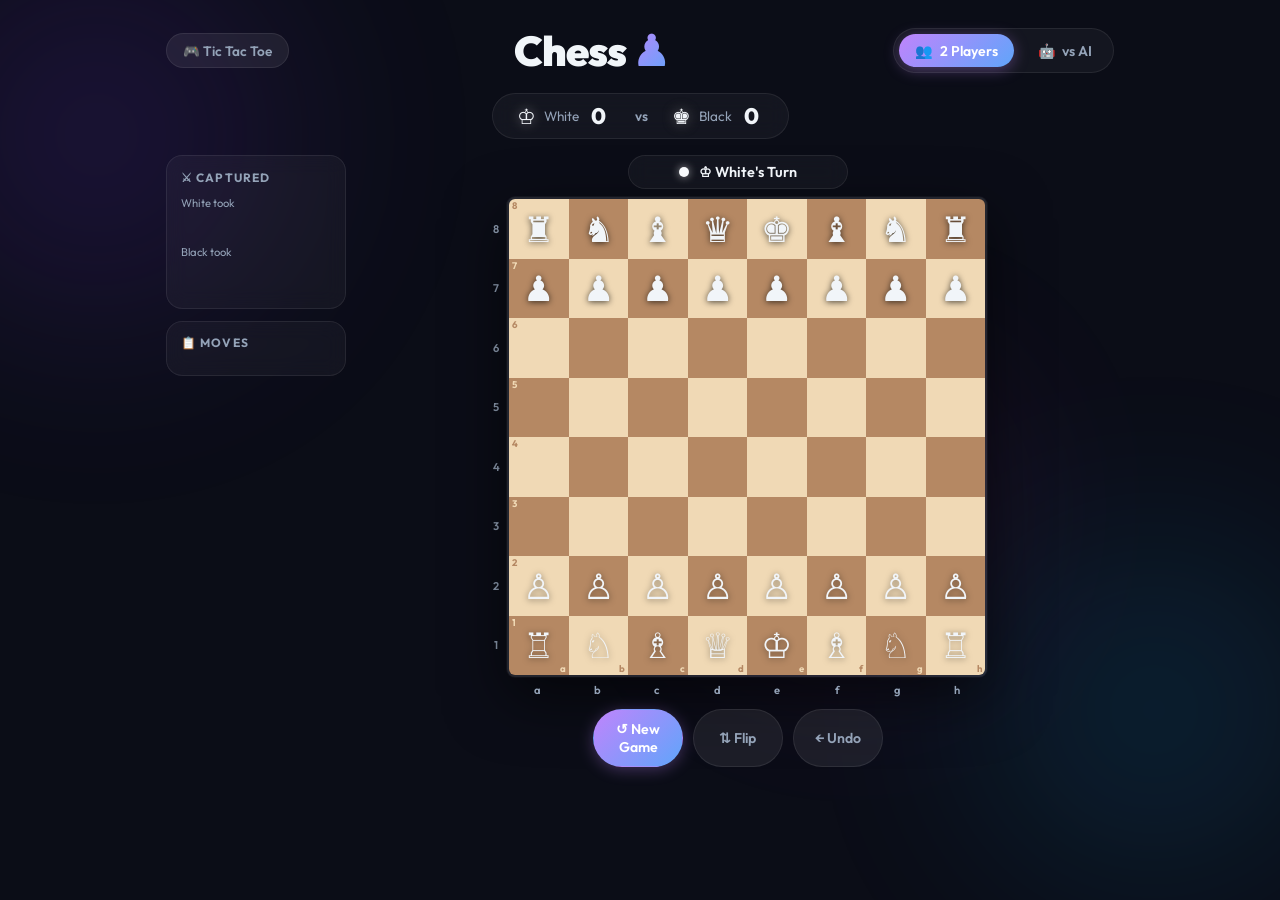
==== chess.html @ 09482223 "Add files via upload" ====
<!DOCTYPE html>
<html lang="en">
<head>
  <meta charset="UTF-8"/>
  <meta name="viewport" content="width=device-width, initial-scale=1.0"/>
  <meta name="description" content="A beautiful, fully-featured Chess game with AI opponent and full rules support."/>
  <title>Chess ♟</title>
  <link rel="preconnect" href="https://fonts.googleapis.com">
  <link href="https://fonts.googleapis.com/css2?family=Outfit:wght@300;400;600;700;900&display=swap" rel="stylesheet">
  <link rel="stylesheet" href="chess.css"/>
</head>
<body>

  <div class="bg-orbs">
    <div class="orb orb-1"></div>
    <div class="orb orb-2"></div>
    <div class="orb orb-3"></div>
  </div>

  <div class="page-wrapper">

    <!-- Header -->
    <header class="header">
      <a class="nav-link" href="index.html">🎮 Tic Tac Toe</a>
           <h1 class="title">Chess <span class="accent">♟</span></h1>
      <div class="mode-selector">
        <button class="mode-btn active" id="btn2P" onclick="setMode('2player')">
          <span>👥</span> 2 Players
        </button>
        <button class="mode-btn" id="btnAI" onclick="setMode('ai')">
          <span>🤖</span> vs AI
        </button>
      </div>
    </header>

    <!-- Scores -->
    <div class="scores-bar">
      <div class="score-chip">
        <span class="score-icon white-king">♔</span>
        <span class="score-name">White</span>
        <strong class="score-val" id="whiteScore">0</strong>
      </div>
      <span class="score-vs">vs</span>
      <div class="score-chip">
        <span class="score-icon black-king">♚</span>
        <span class="score-name">Black</span>
        <strong class="score-val" id="blackScore">0</strong>
      </div>
    </div>

    <!-- Main Game Area -->
    <div class="game-area">

      <!-- Left Panel -->
      <div class="side-panel left-panel">
        <div class="panel-block">
          <div class="panel-title">⚔ Captured</div>
          <div class="captured-group">
            <div class="cap-label">White took</div>
            <div class="cap-pieces" id="capByWhite"></div>
          </div>
          <div class="captured-group">
            <div class="cap-label">Black took</div>
            <div class="cap-pieces" id="capByBlack"></div>
          </div>
        </div>
        <div class="panel-block grow">
          <div class="panel-title">📋 Moves</div>
          <div class="move-list" id="moveList"></div>
        </div>
      </div>

      <!-- Board Area -->
      <div class="board-area">
        <!-- Status Bar -->
        <div class="status-bar" id="statusBar">
          <div class="status-dot" id="statusDot"></div>
          <span id="statusText">White's Turn</span>
        </div>

        <!-- Board + Labels -->
        <div class="board-container">
          <div class="rank-labels" id="rankLabels">
            <span>8</span><span>7</span><span>6</span><span>5</span>
            <span>4</span><span>3</span><span>2</span><span>1</span>
          </div>
          <div class="chess-board" id="chessBoard"></div>
        </div>
        <div class="file-labels" id="fileLabels">
          <span>a</span><span>b</span><span>c</span><span>d</span>
          <span>e</span><span>f</span><span>g</span><span>h</span>
        </div>

        <!-- Controls -->
        <div class="controls">
          <button class="ctrl-btn btn-new" onclick="initGame()">↺ New Game</button>
          <button class="ctrl-btn btn-flip" onclick="flipBoard()">⇅ Flip</button>
          <button class="ctrl-btn btn-undo" onclick="undoMove()" id="undoBtn">← Undo</button>
        </div>
      </div>

    </div>
  </div>

  <!-- Promotion Modal -->
  <div class="modal-bg" id="promotionModal">
    <div class="modal-card">
      <div class="modal-title">Promote Pawn</div>
      <div class="promo-choices" id="promoChoices"></div>
    </div>
  </div>

  <!-- Game Over Overlay -->
  <div class="overlay" id="overlay">
    <div class="result-card">
      <div class="result-emoji" id="resultEmoji">♟</div>
      <div class="result-title" id="resultTitle">Checkmate!</div>
      <div class="result-sub"   id="resultSub">White Wins!</div>
      <button class="btn-play-again" onclick="initGame()">Play Again</button>
    </div>
  </div>

  <script src="chess.js"></script>
</body>
</html>
---- chess.css ----
/* === Reset & Base === */
*, *::before, *::after { box-sizing: border-box; margin: 0; padding: 0; }

:root {
  --bg: #0b0d17;
  --surface: rgba(255,255,255,0.04);
  --surface2: rgba(255,255,255,0.07);
  --border: rgba(255,255,255,0.08);
  --text: #f1f5f9;
  --muted: #94a3b8;
  --accent: #c084fc;
  --accent2: #60a5fa;
  --sq-light: #f0d9b5;
  --sq-dark: #b58863;
  --sq-light-h: #cdd16f;
  --sq-dark-h: #aaa23a;
  --sq-selected: #f6f669;
  --sq-move: rgba(0,0,0,0.18);
  --sq-capture: rgba(255,0,0,0.22);
  --sq-lastmove-light: #cdd16f;
  --sq-lastmove-dark: #aaa23a;
  --sq-check: rgba(255,30,30,0.75);
  --radius: 16px;
}

html { scroll-behavior: smooth; }
body {
  font-family: 'Outfit', sans-serif;
  background: var(--bg);
  color: var(--text);
  min-height: 100vh;
  display: flex;
  align-items: flex-start;
  justify-content: center;
  overflow-x: hidden;
  position: relative;
}

/* === Orbs === */
.bg-orbs { position: fixed; inset: 0; pointer-events: none; z-index: 0; }
.orb { position: absolute; border-radius: 50%; filter: blur(100px); opacity: 0.2; animation: float 8s ease-in-out infinite; }
.orb-1 { width: 450px; height: 450px; background: radial-gradient(circle, #7c3aed, transparent); top: -10%; left: -10%; }
.orb-2 { width: 380px; height: 380px; background: radial-gradient(circle, #0ea5e9, transparent); bottom: 0; right: -5%; animation-delay: 3s; }
.orb-3 { width: 300px; height: 300px; background: radial-gradient(circle, #d946ef, transparent); top: 40%; left: 55%; animation-delay: 5s; }
@keyframes float { 0%,100% { transform: translateY(0) scale(1); } 50% { transform: translateY(-25px) scale(1.04); } }

/* === Page Wrapper === */
.page-wrapper {
  position: relative; z-index: 1;
  width: min(980px, 98vw);
  padding: 1.5rem 1rem 2rem;
  display: flex;
  flex-direction: column;
  align-items: center;
  gap: 1rem;
}

/* === Header === */
.header {
  width: 100%;
  display: flex;
  align-items: center;
  justify-content: space-between;
  flex-wrap: wrap;
  gap: 0.75rem;
}

.nav-link {
  background: var(--surface2);
  border: 1px solid var(--border);
  color: var(--muted);
  text-decoration: none;
  padding: 0.45rem 1rem;
  border-radius: 50px;
  font-size: 0.85rem;
  font-weight: 600;
  transition: all 0.2s;
}
.nav-link:hover { color: var(--text); background: var(--surface2); border-color: var(--accent); }

.title {
  font-size: clamp(1.8rem, 5vw, 2.6rem);
  font-weight: 900;
  letter-spacing: -1px;
}
.title .accent {
  background: linear-gradient(135deg, var(--accent), var(--accent2));
  -webkit-background-clip: text;
  -webkit-text-fill-color: transparent;
  background-clip: text;
}

.mode-selector {
  display: flex;
  gap: 0.5rem;
  background: var(--surface);
  border: 1px solid var(--border);
  border-radius: 50px;
  padding: 5px;
}
.mode-btn {
  display: flex; align-items: center; gap: 0.4rem;
  padding: 0.45rem 1rem;
  border: none; border-radius: 50px;
  background: transparent; color: var(--muted);
  font-family: 'Outfit', sans-serif; font-size: 0.88rem; font-weight: 600;
  cursor: pointer; transition: all 0.25s;
}
.mode-btn.active {
  background: linear-gradient(135deg, var(--accent), var(--accent2));
  color: white;
  box-shadow: 0 3px 15px rgba(192,132,252,0.35);
}
.mode-btn:not(.active):hover { background: var(--surface2); color: var(--text); }

/* === Scores Bar === */
.scores-bar {
  display: flex;
  align-items: center;
  gap: 1.5rem;
  background: var(--surface);
  border: 1px solid var(--border);
  border-radius: 50px;
  padding: 0.5rem 1.5rem;
  backdrop-filter: blur(10px);
}
.score-chip { display: flex; align-items: center; gap: 0.5rem; }
.score-icon { font-size: 1.3rem; }
.white-king { filter: drop-shadow(0 0 6px rgba(255,255,255,0.5)); }
.black-king { filter: drop-shadow(0 0 6px rgba(100,100,100,0.8)); }
.score-name { color: var(--muted); font-size: 0.85rem; }
.score-val { font-size: 1.4rem; font-weight: 800; min-width: 1.5rem; text-align: center; }
.score-vs { color: var(--muted); font-size: 0.85rem; font-weight: 600; }

/* === Game Area === */
.game-area {
  display: flex;
  gap: 1rem;
  width: 100%;
  align-items: flex-start;
}

/* === Side Panel === */
.side-panel {
  width: 180px;
  flex-shrink: 0;
  display: flex;
  flex-direction: column;
  gap: 0.75rem;
}
.panel-block {
  background: var(--surface);
  border: 1px solid var(--border);
  border-radius: var(--radius);
  padding: 0.85rem;
  backdrop-filter: blur(10px);
}
.panel-block.grow { flex: 1; }
.panel-title {
  font-size: 0.75rem;
  font-weight: 700;
  text-transform: uppercase;
  letter-spacing: 0.1em;
  color: var(--muted);
  margin-bottom: 0.7rem;
}

/* Captured */
.captured-group { margin-bottom: 0.6rem; }
.cap-label { font-size: 0.7rem; color: var(--muted); margin-bottom: 0.2rem; }
.cap-pieces { display: flex; flex-wrap: wrap; gap: 1px; min-height: 1.4rem; }
.cap-piece { font-size: 1rem; line-height: 1; }

/* Move History */
.move-list {
  max-height: 280px;
  overflow-y: auto;
  display: flex;
  flex-direction: column;
  gap: 2px;
  scrollbar-width: thin;
  scrollbar-color: rgba(255,255,255,0.1) transparent;
}
.move-row {
  display: grid;
  grid-template-columns: 24px 1fr 1fr;
  gap: 2px;
  padding: 3px 4px;
  border-radius: 6px;
  font-size: 0.78rem;
  font-family: monospace;
}
.move-row.current { background: rgba(192,132,252,0.1); }
.move-num { color: var(--muted); }
.move-w { color: #f1f5f9; }
.move-b { color: #94a3b8; }

/* === Board Area === */
.board-area {
  flex: 1;
  display: flex;
  flex-direction: column;
  align-items: center;
  gap: 0.5rem;
}

/* Status Bar */
.status-bar {
  display: flex; align-items: center; gap: 0.6rem;
  background: var(--surface);
  border: 1px solid var(--border);
  border-radius: 50px;
  padding: 0.45rem 1.2rem;
  font-size: 0.9rem;
  font-weight: 600;
  backdrop-filter: blur(10px);
  transition: all 0.3s;
  min-width: 220px;
  justify-content: center;
}
.status-dot {
  width: 10px; height: 10px;
  border-radius: 50%;
  flex-shrink: 0;
  transition: background 0.3s;
}
.dot-white { background: #f8fafc; box-shadow: 0 0 8px rgba(255,255,255,0.6); }
.dot-black { background: #334155; box-shadow: 0 0 8px rgba(0,0,0,0.8); }
.dot-check { background: #ef4444; box-shadow: 0 0 10px rgba(239,68,68,0.7); }
.dot-ai    { background: var(--accent); box-shadow: 0 0 10px rgba(192,132,252,0.6); animation: pulse 0.8s ease-in-out infinite; }
@keyframes pulse { 0%,100%{opacity:1} 50%{opacity:0.4} }

/* Board Container */
.board-container {
  display: flex;
  align-items: stretch;
  gap: 4px;
}
.rank-labels {
  display: flex;
  flex-direction: column;
  justify-content: space-around;
  padding: 2px 0;
}
.rank-labels span, .file-labels span {
  font-size: 0.7rem;
  color: var(--muted);
  font-weight: 600;
  width: 14px;
  text-align: center;
  line-height: 1;
}

/* Chess Board */
.chess-board {
  display: grid;
  grid-template-columns: repeat(8, 1fr);
  grid-template-rows: repeat(8, 1fr);
  border: 2px solid rgba(255,255,255,0.1);
  border-radius: 8px;
  overflow: hidden;
  box-shadow: 0 20px 60px rgba(0,0,0,0.6), 0 0 0 1px rgba(255,255,255,0.05);
  width: min(480px, calc(100vw - 260px));
  height: min(480px, calc(100vw - 260px));
}

/* File Labels */
.file-labels {
  display: flex;
  justify-content: space-around;
  width: min(480px, calc(100vw - 260px));
  margin-left: 18px;
}

/* === Squares === */
.square {
  position: relative;
  display: flex;
  align-items: center;
  justify-content: center;
  cursor: pointer;
  transition: filter 0.1s;
  user-select: none;
  aspect-ratio: 1;
}
.sq-light { background: var(--sq-light); }
.sq-dark  { background: var(--sq-dark); }

.square:hover:not(.no-moves) { filter: brightness(1.12); }

/* Highlight states */
.sq-selected { background: var(--sq-selected) !important; }
.sq-lastmove.sq-light { background: var(--sq-lastmove-light); }
.sq-lastmove.sq-dark  { background: var(--sq-lastmove-dark); }
.sq-incheck { background: var(--sq-check) !important; }

/* Move/capture indicators */
.move-dot::after {
  content: '';
  position: absolute;
  width: 32%; height: 32%;
  background: rgba(0,0,0,0.22);
  border-radius: 50%;
  pointer-events: none;
  z-index: 1;
}
.capture-ring::after {
  content: '';
  position: absolute;
  inset: 0;
  border: 4px solid rgba(0,0,0,0.22);
  border-radius: 50%;
  pointer-events: none;
  z-index: 1;
}

/* === Pieces === */
.piece {
  font-size: clamp(1.5rem, 4vw, 2.2rem);
  line-height: 1;
  position: relative;
  z-index: 2;
  cursor: grab;
  transition: transform 0.12s ease;
  user-select: none;
  pointer-events: none;
}
.piece-white { filter: drop-shadow(0 1px 3px rgba(0,0,0,0.5)); }
.piece-black { filter: drop-shadow(0 1px 3px rgba(0,0,0,0.7)); }
.square:hover .piece { transform: scale(1.1); }
.sq-selected .piece { transform: scale(1.15); }

/* Coordinate labels on board */
.coord-rank {
  position: absolute; top: 2px; left: 3px;
  font-size: 0.6rem; font-weight: 700;
  line-height: 1; pointer-events: none; z-index: 3;
}
.coord-file {
  position: absolute; bottom: 2px; right: 3px;
  font-size: 0.6rem; font-weight: 700;
  line-height: 1; pointer-events: none; z-index: 3;
}
.sq-light .coord-rank, .sq-light .coord-file { color: var(--sq-dark); }
.sq-dark  .coord-rank, .sq-dark  .coord-file { color: var(--sq-light); }

/* === Controls === */
.controls {
  display: flex;
  gap: 0.6rem;
  margin-top: 0.25rem;
}
.ctrl-btn {
  flex: 1;
  padding: 0.65rem 1rem;
  border: 1px solid var(--border);
  border-radius: 50px;
  font-family: 'Outfit', sans-serif;
  font-size: 0.88rem;
  font-weight: 600;
  cursor: pointer;
  transition: all 0.2s;
}
.btn-new {
  background: linear-gradient(135deg, var(--accent), var(--accent2));
  color: white; border-color: transparent;
  box-shadow: 0 3px 15px rgba(192,132,252,0.3);
}
.btn-new:hover { transform: translateY(-2px); box-shadow: 0 6px 25px rgba(192,132,252,0.4); }
.btn-flip, .btn-undo {
  background: var(--surface2); color: var(--muted);
}
.btn-flip:hover, .btn-undo:hover { color: var(--text); background: rgba(255,255,255,0.08); transform: translateY(-1px); }

/* === Promotion Modal === */
.modal-bg {
  position: fixed; inset: 0;
  background: rgba(0,0,0,0.7);
  backdrop-filter: blur(8px);
  display: flex; align-items: center; justify-content: center;
  z-index: 200;
  opacity: 0; pointer-events: none;
  transition: opacity 0.3s;
}
.modal-bg.show { opacity: 1; pointer-events: all; }
.modal-card {
  background: rgba(15,18,30,0.97);
  border: 1px solid var(--border);
  border-radius: 24px;
  padding: 2rem;
  text-align: center;
  transform: scale(0.8);
  transition: transform 0.3s cubic-bezier(0.34,1.56,0.64,1);
  box-shadow: 0 25px 60px rgba(0,0,0,0.5);
}
.modal-bg.show .modal-card { transform: scale(1); }
.modal-title {
  font-size: 1.1rem; font-weight: 700;
  margin-bottom: 1rem;
  background: linear-gradient(135deg, var(--accent), var(--accent2));
  -webkit-background-clip: text; -webkit-text-fill-color: transparent; background-clip: text;
}
.promo-choices { display: flex; gap: 0.75rem; }
.promo-btn {
  width: 64px; height: 64px;
  border: 2px solid var(--border);
  border-radius: 12px;
  background: var(--surface2);
  font-size: 2.2rem;
  cursor: pointer;
  transition: all 0.2s;
  display: flex; align-items: center; justify-content: center;
}
.promo-btn:hover {
  border-color: var(--accent);
  background: rgba(192,132,252,0.15);
  transform: scale(1.1);
}

/* === Game Over Overlay === */
.overlay {
  position: fixed; inset: 0;
  background: rgba(0,0,0,0.75);
  backdrop-filter: blur(10px);
  display: flex; align-items: center; justify-content: center;
  z-index: 100;
  opacity: 0; pointer-events: none;
  transition: opacity 0.4s;
}
.overlay.show { opacity: 1; pointer-events: all; }
.result-card {
  background: rgba(15,18,30,0.97);
  border: 1px solid var(--border);
  border-radius: 28px;
  padding: 2.5rem 3rem;
  text-align: center;
  transform: scale(0.6) translateY(40px);
  transition: transform 0.4s cubic-bezier(0.34,1.56,0.64,1);
  box-shadow: 0 30px 80px rgba(0,0,0,0.5);
  min-width: 280px;
}
.overlay.show .result-card { transform: scale(1) translateY(0); }
.result-emoji { font-size: 4rem; margin-bottom: 0.5rem; animation: bounce 0.6s ease 0.3s both; }
@keyframes bounce { 0%{transform:scale(0)} 60%{transform:scale(1.25)} 100%{transform:scale(1)} }
.result-title {
  font-size: 1.9rem; font-weight: 800; margin-bottom: 0.3rem;
  background: linear-gradient(135deg, var(--accent), var(--accent2));
  -webkit-background-clip: text; -webkit-text-fill-color: transparent; background-clip: text;
}
.result-sub { color: var(--muted); font-size: 0.95rem; margin-bottom: 1.5rem; }
.btn-play-again {
  width: 100%; padding: 0.9rem;
  border-radius: 50px;
  background: linear-gradient(135deg, var(--accent), var(--accent2));
  color: white; border: none;
  font-family: 'Outfit', sans-serif; font-size: 1rem; font-weight: 700;
  cursor: pointer; transition: all 0.25s;
  box-shadow: 0 4px 20px rgba(192,132,252,0.3);
}
.btn-play-again:hover { transform: translateY(-2px); box-shadow: 0 8px 30px rgba(192,132,252,0.4); }

/* === Responsive === */
@media (max-width: 720px) {
  .game-area { flex-direction: column; align-items: center; }
  .side-panel { width: 100%; flex-direction: row; }
  .panel-block.grow { max-height: 120px; }
  .chess-board { width: min(400px, 95vw); height: min(400px, 95vw); }
  .file-labels { width: min(400px, 95vw); }
  .move-list { max-height: 80px; }
  .header { justify-content: center; }
}
@media (max-width: 480px) {
  .chess-board { width: 92vw; height: 92vw; }
  .file-labels { width: 92vw; }
  .piece { font-size: 1.4rem; }
  .side-panel { display: none; }
}
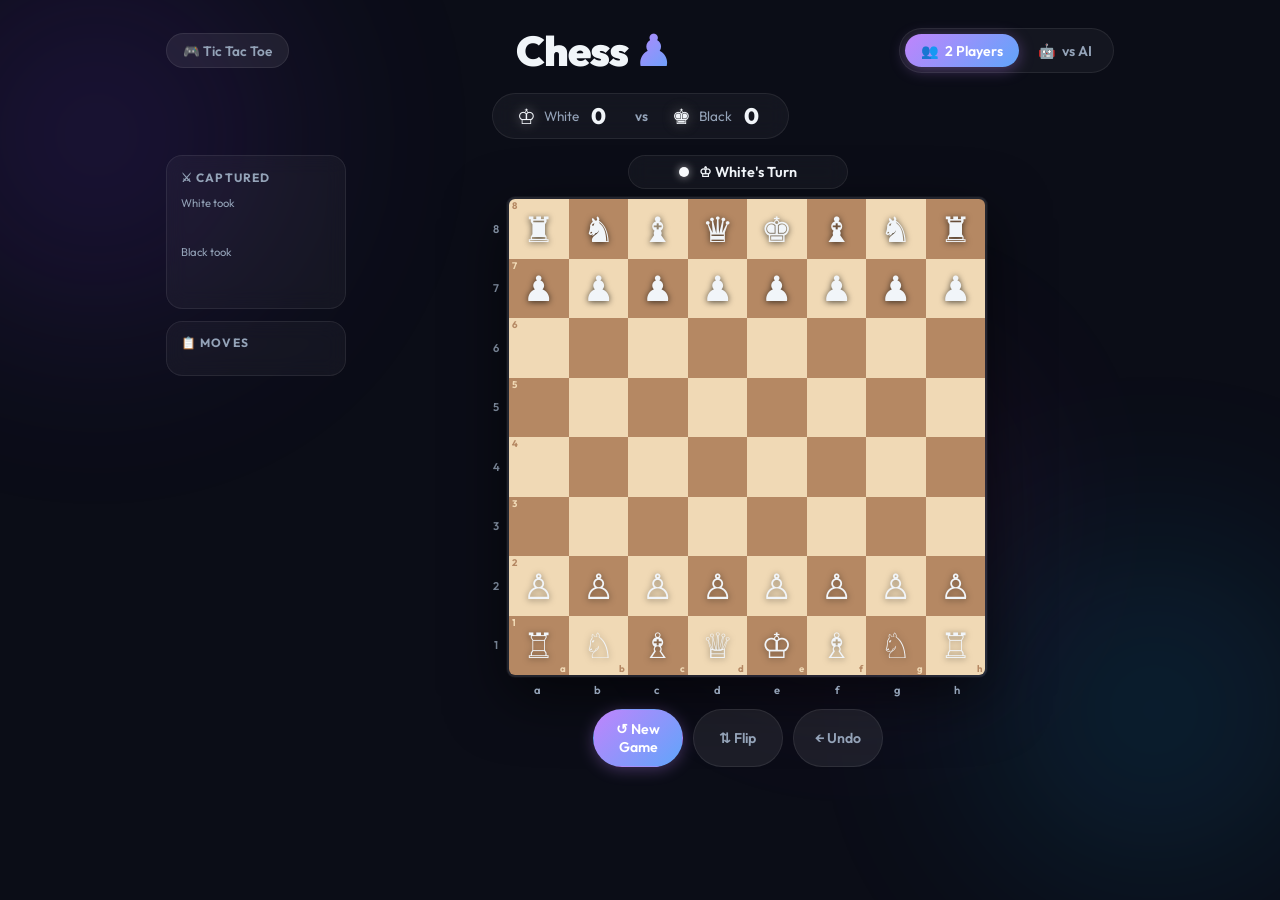
==== commit f81b8502: "Add files via upload" ====
--- a/chess.html
+++ b/chess.html
@@ -30,6 +30,21 @@
         <button class="mode-btn" id="btnAI" onclick="setMode('ai')">
           <span>🤖</span> vs AI
         </button>
+      </div>
+      <!-- AI Level Selector -->
+      <div class="level-selector" id="levelSelector" style="display: none; width:100%; justify-content:center; margin-top: 2px;">
+        <label class="level-radio">
+          <input type="radio" id="radNormal" value="normal" onchange="setAiLevel('normal')">
+          <span>Normal</span>
+        </label>
+        <label class="level-radio">
+          <input type="radio" id="radMedium" value="medium" onchange="setAiLevel('medium')">
+          <span>Medium</span>
+        </label>
+        <label class="level-radio">
+          <input type="radio" id="radHigh" value="high" onchange="setAiLevel('high')" checked>
+          <span>High</span>
+        </label>
       </div>
     </header>
 
--- a/chess.css
+++ b/chess.css
@@ -62,7 +62,7 @@
   align-items: center;
   justify-content: space-between;
   flex-wrap: wrap;
-  gap: 0.75rem;
+  gap: 0;
 }
 
 .nav-link {
@@ -92,7 +92,7 @@
 
 .mode-selector {
   display: flex;
-  gap: 0.5rem;
+  gap: 0.15rem;
   background: var(--surface);
   border: 1px solid var(--border);
   border-radius: 50px;
@@ -112,6 +112,39 @@
   box-shadow: 0 3px 15px rgba(192,132,252,0.35);
 }
 .mode-btn:not(.active):hover { background: var(--surface2); color: var(--text); }
+
+/* === Level Selector === */
+.level-selector {
+  display: flex;
+  gap: 0.5rem;
+  background: var(--surface);
+  border: 1px solid var(--border);
+  border-radius: 50px;
+  padding: 4px;
+  width: 100%;
+  max-width: 280px;
+}
+.level-radio {
+  display: flex;
+  align-items: center;
+  gap: 0.3rem;
+  padding: 0.3rem 0.6rem;
+  color: var(--muted);
+  font-family: 'Outfit', sans-serif;
+  font-size: 0.6rem;
+  font-weight: 600;
+  cursor: pointer;
+  transition: color 0.2s;
+}
+.level-radio:hover {
+  color: var(--text);
+}
+.level-radio input[type="radio"] {
+  accent-color: var(--accent);
+  cursor: pointer;
+  width: 10px;
+  height: 10px;
+}
 
 /* === Scores Bar === */
 .scores-bar {
